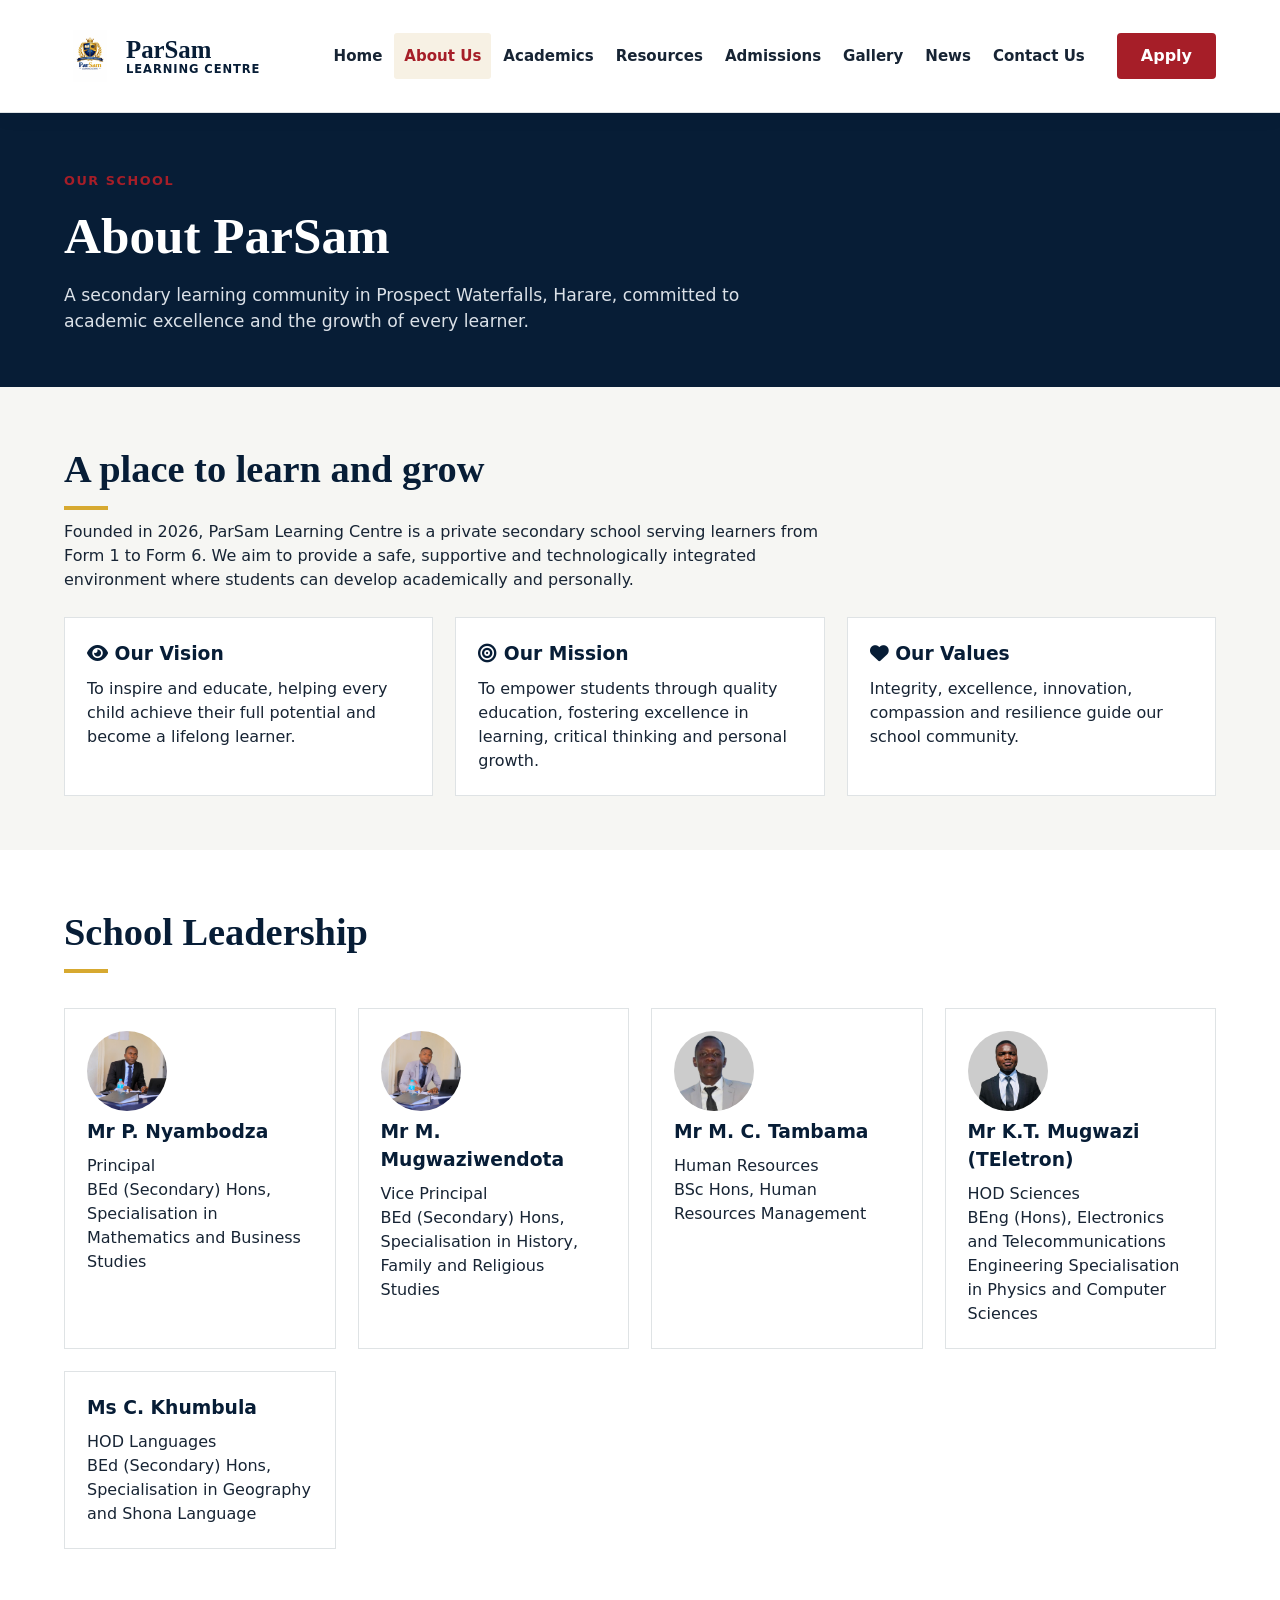
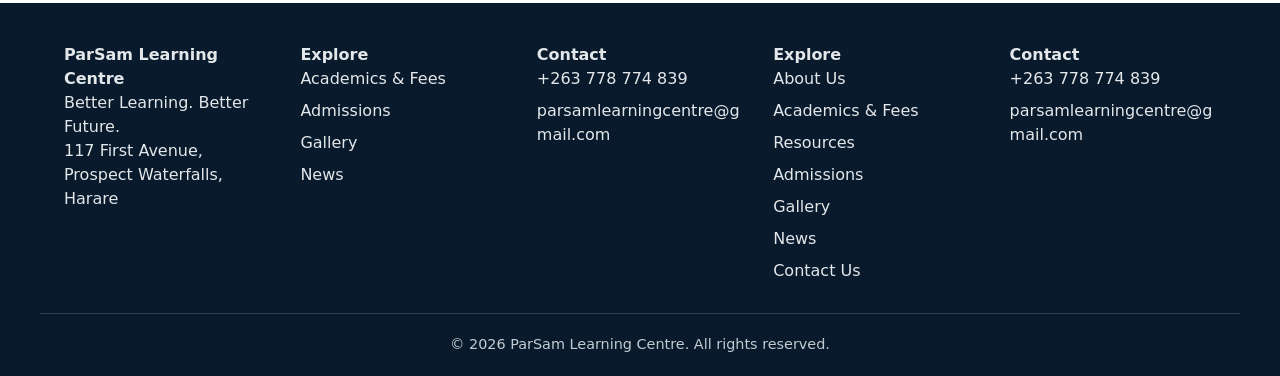
==== about.html @ 38f68d33 "Add files via upload" ====
<!DOCTYPE html>
<html lang="en">
<head>
  <meta charset="UTF-8">
  <meta name="viewport" content="width=device-width, initial-scale=1.0">
  <meta name="description" content="Learn about ParSam Learning Centre, our vision, mission, values and leadership team in Prospect Waterfalls, Harare.">
  <title>About Us | ParSam Learning Centre</title>
  <link rel="icon" href="parsamlogo.jpg" type="image/jpeg">
  <link rel="stylesheet" href="https://cdnjs.cloudflare.com/ajax/libs/font-awesome/6.0.0-beta3/css/all.min.css">
  <link rel="stylesheet" href="style.css">
  <script src="script.js" defer></script>
</head>
<body>
  <a class="skip-link" href="#main-content">Skip to main content</a>
  <header class="site-header">
    <div class="container header-row">
      <a class="brand" href="parsam.html" aria-label="ParSam Learning Centre home"><img src="parsamlogo.jpg" alt="ParSam Learning Centre crest"><span><strong>ParSam</strong><small>Learning Centre</small></span></a>
      <button class="mobile-menu-btn" id="mobileBtn" type="button" aria-label="Open navigation menu" aria-controls="navMenu" aria-expanded="false"><i class="fas fa-bars" aria-hidden="true"></i></button>
      <nav class="site-nav" aria-label="Main navigation"><ul class="nav-links" id="navMenu">
        <li><a href="parsam.html">Home</a></li><li><a href="about.html" aria-current="page">About Us</a></li><li><a href="academics.html">Academics</a></li><li><a href="resources.html">Resources</a></li><li><a href="admissions.html">Admissions</a></li><li><a href="gallery.html">Gallery</a></li><li><a href="news.html">News</a></li><li><a href="contact.html">Contact Us</a></li>
      </ul></nav>
      <a class="header-apply" href="admissions.html">Apply</a>
    </div>
  </header>
  <main id="main-content" tabindex="-1">
    <section class="page-banner"><div class="container"><p class="eyebrow">Our School</p><h1>About ParSam</h1><p>A secondary learning community in Prospect Waterfalls, Harare, committed to academic excellence and the growth of every learner.</p></div></section>
    <section class="content-section"><div class="container"><h2 class="section-title">A place to learn and grow</h2><p>Founded in 2026, ParSam Learning Centre is a private secondary school serving learners from Form 1 to Form 6. We aim to provide a safe, supportive and technologically integrated environment where students can develop academically and personally.</p>
      <div class="page-grid">
        <article class="info-panel"><h3><i class="fas fa-eye" aria-hidden="true"></i> Our Vision</h3><p>To inspire and educate, helping every child achieve their full potential and become a lifelong learner.</p></article>
        <article class="info-panel"><h3><i class="fas fa-bullseye" aria-hidden="true"></i> Our Mission</h3><p>To empower students through quality education, fostering excellence in learning, critical thinking and personal growth.</p></article>
        <article class="info-panel"><h3><i class="fas fa-heart" aria-hidden="true"></i> Our Values</h3><p>Integrity, excellence, innovation, compassion and resilience guide our school community.</p></article>
      </div>
    </div></section>
    <section class="content-section"><div class="container"><h2 class="section-title">School Leadership</h2><div class="page-grid">
      <article class="info-panel staff-card"><img src="nyambodza.jpg" alt="Mr P. Nyambodza"><h3>Mr P. Nyambodza</h3><p>Principal</p><p>BEd (Secondary) Hons, Specialisation in Mathematics and Business Studies</p></article>
      <article class="info-panel staff-card"><img src="mugwaziwendota.jpg" alt="Mr M. Mugwaziwendota"><h3>Mr M. Mugwaziwendota</h3><p>Vice Principal</p><p>BEd (Secondary) Hons, Specialisation in History, Family and Religious Studies</p></article>
      <article class="info-panel staff-card"><img src="tambama.png" alt="Mr M. C. Tambama"><h3>Mr M. C. Tambama</h3><p>Human Resources</p><p>BSc Hons, Human Resources Management</p></article>
      <article class="info-panel staff-card"><img src="TEletron.png" alt="Mr K. T. Mugwazi"><h3>Mr K.T. Mugwazi (TEletron)</h3><p>HOD Sciences</p><p>BEng (Hons), Electronics and Telecommunications Engineering Specialisation in Physics and Computer Sciences</p></article>
      <article class="info-panel staff-card"><h3>Ms C. Khumbula</h3><p>HOD Languages</p><p>BEd (Secondary) Hons, Specialisation in Geography and Shona Language</p></article>
    </div></div></section>
  </main>
  <footer><div class="container footer-grid">
    <div><h4>ParSam Learning Centre</h4><p>Better Learning. Better Future.</p><p>117 First Avenue, Prospect Waterfalls, Harare</p></div>
    <div><h4>Explore</h4><div class="footer-links"><a href="academics.html">Academics & Fees</a><a href="admissions.html">Admissions</a><a href="gallery.html">Gallery</a><a href="news.html">News</a></div></div>
    <div><h4>Contact</h4><div class="footer-links"><a href="tel:+263778774839">+263 778 774 839</a><a href="mailto:parsamlearningcentre@gmail.com">parsamlearningcentre@gmail.com</a></div></div>
    <div><h4>Explore</h4><div class="footer-links"><a href="about.html">About Us</a><a href="academics.html">Academics &amp; Fees</a><a href="resources.html">Resources</a><a href="admissions.html">Admissions</a><a href="gallery.html">Gallery</a><a href="news.html">News</a><a href="contact.html">Contact Us</a></div></div>
    <div><h4>Contact</h4><div class="footer-links"><a href="tel:+263778774839">+263 778 774 839</a><a href="mailto:parsamlearningcentre@gmail.com">parsamlearningcentre@gmail.com</a></div></div>
  </div><div class="footer-bottom container"><p>© 2026 ParSam Learning Centre. All rights reserved.</p></div></footer>
</body>
</html>
---- style.css ----
* {
  margin: 0;
  padding: 0;
  box-sizing: border-box;
}

body {
  font-family: 'Segoe UI', Roboto, 'Helvetica Neue', system-ui, sans-serif;
  background-color: #ffffff;
  color: #1e2b3c;
  line-height: 1.5;
}

/* Color palette */
:root {
  --navy: #0a2f44;
  --gold: #c9a03a;
  --charcoal: #3a3c3f;
  --white: #ffffff;
  --light-gray: #f4f6f9;
  --soft-border: #e0e4e8;
}

.container {
  max-width: 1280px;
  margin: 0 auto;
  padding: 0 24px;
}

/* Header & Social pinned */
.top-bar {
  background-color: var(--navy);
  color: white;
  font-size: 0.9rem;
  padding: 8px 0;
  display: flex;
  justify-content: space-between;
  align-items: center;
  flex-wrap: wrap;
}

.top-bar .social-links a {
  color: white;
  margin-left: 15px;
  font-size: 1.2rem;
  transition: color 0.2s;
}

.top-bar .social-links a:hover {
  color: var(--gold);
}

.contact-row {
  display: flex;
  gap: 20px;
  flex-wrap: wrap;
}

.contact-row span {
  display: flex;
  align-items: center;
  gap: 6px;
}

header {
  background: white;
  padding: 15px 0;
  border-bottom: 2px solid var(--gold);
}

.logo-area {
  display: flex;
  align-items: center;
  gap: 15px;
  flex-wrap: wrap;
}

.logo-icon {
  background: var(--navy);
  color: var(--gold);
  width: 60px;
  height: 60px;
  border-radius: 50%;
  display: flex;
  align-items: center;
  justify-content: center;
  font-size: 2rem;
  font-weight: bold;
  border: 2px solid var(--gold);
}

.school-title h1 {
  font-size: 2rem;
  color: var(--navy);
  font-weight: 700;
  letter-spacing: -0.5px;
}

.school-title .motto {
  color: var(--charcoal);
  font-style: italic;
  font-weight: 500;
}

nav {
  background: var(--navy);
  padding: 0;
  position: sticky;
  top: 0;
  z-index: 100;
}

.nav-container {
  display: flex;
  justify-content: space-between;
  align-items: center;
}

.nav-links {
  display: flex;
  list-style: none;
  flex-wrap: wrap;
}

.nav-links li a {
  display: block;
  color: white;
  text-decoration: none;
  padding: 14px 18px;
  font-weight: 500;
  transition: background 0.2s, color 0.2s;
  white-space: nowrap;
}

.nav-links li a:hover {
  background-color: var(--gold);
  color: var(--navy);
}

.nav-links li a.active-section {
  box-shadow: inset 0 -3px 0 var(--gold);
}

.mobile-menu-btn {
  display: none;
  background: none;
  border: none;
  color: white;
  font-size: 2rem;
  cursor: pointer;
  padding: 10px;
}

.hero {
  background: linear-gradient(135deg, #0a2f44 0%, #1c4b6b 100%);
  color: white;
  padding: 60px 0;
  text-align: center;
}

.hero h2 {
  font-size: 2.8rem;
  font-weight: 700;
  margin-bottom: 10px;
  color: var(--gold);
}

.hero p {
  font-size: 1.3rem;
  max-width: 700px;
  margin: 0 auto 20px;
}

.btn {
  background: var(--gold);
  color: var(--navy);
  padding: 12px 28px;
  border-radius: 30px;
  text-decoration: none;
  font-weight: 700;
  display: inline-block;
  transition: 0.2s;
  border: none;
  cursor: pointer;
}

.btn-outline {
  background: transparent;
  border: 2px solid white;
  color: white;
  margin-left: 10px;
}

.btn:hover {
  background: #dbb247;
}

section {
  padding: 60px 0;
  scroll-margin-top: 64px;
}

.section-title {
  font-size: 2.2rem;
  color: var(--navy);
  margin-bottom: 10px;
  position: relative;
  display: inline-block;
}

.section-title:after {
  content: '';
  display: block;
  width: 60px;
  height: 4px;
  background: var(--gold);
  margin-top: 8px;
}

.grid-3 {
  display: grid;
  grid-template-columns: repeat(auto-fit, minmax(250px, 1fr));
  gap: 30px;
  margin-top: 30px;
}

.card {
  background: var(--light-gray);
  padding: 25px;
  border-radius: 12px;
  box-shadow: 0 4px 12px rgba(0,0,0,0.05);
  transition: transform 0.2s;
}

.card:hover {
  transform: translateY(-5px);
}

.values i {
  color: var(--gold);
  font-size: 2rem;
  margin-bottom: 10px;
}

.stats {
  background: var(--navy);
  color: white;
  text-align: center;
}

.stats-grid {
  display: flex;
  justify-content: space-around;
  flex-wrap: wrap;
  gap: 20px;
}

.stat-number {
  font-size: 2.8rem;
  font-weight: 700;
  color: var(--gold);
}

footer {
  background: #0a1e2b;
  color: #ccc;
  padding: 40px 0 20px;
}

.footer-grid {
  display: grid;
  grid-template-columns: repeat(auto-fit, minmax(200px, 1fr));
  gap: 30px;
}

.footer-bottom {
  border-top: 1px solid #2d3e4b;
  margin-top: 30px;
  padding-top: 20px;
  text-align: center;
  font-size: 0.9rem;
}

@media (max-width: 768px) {
  .nav-links {
    display: none;
    flex-direction: column;
    width: 100%;
    background: var(--navy);
  }
  .nav-links.active {
    display: flex;
  }
  .mobile-menu-btn {
    display: block;
  }
  .hero h2 {
    font-size: 2rem;
  }
}

.staff-card img {
  width: 80px;
  height: 80px;
  border-radius: 50%;
  object-fit: cover;
  background: #ccc;
}

  table, th, td {
    border: 1px solid black;
    border-collapse: collapse;
    padding: 8px;
  }

/* Shared multi-page school site */
:root {
  --navy: #071d36;
  --gold: #d7a930;
  --charcoal: #333a43;
  --light-gray: #f4f5f3;
  --soft-border: #dfe3e5;
  --red: #a61e28;
  --ink: #172434;
}

html { scroll-behavior: smooth; }
body { color: var(--ink); }
a { color: var(--red); }
a:focus-visible, button:focus-visible { outline: 3px solid var(--gold); outline-offset: 3px; }
.skip-link { position: fixed; top: -60px; left: 16px; z-index: 200; padding: 10px 14px; background: #fff; color: var(--navy); font-weight: 700; box-shadow: 0 2px 10px rgba(0,0,0,.2); }
.skip-link:focus { top: 12px; }
.container { width: min(1200px, 100%); }

.site-header {
  position: sticky;
  top: 0;
  z-index: 100;
  background: #fff;
  border-bottom: 1px solid var(--soft-border);
  box-shadow: 0 4px 18px rgba(7, 29, 54, .06);
}
.header-row {
  min-height: 82px;
  display: flex;
  align-items: center;
  justify-content: space-between;
  gap: 22px;
}
.brand {
  display: flex;
  align-items: center;
  gap: 10px;
  min-width: 210px;
  color: var(--navy);
  text-decoration: none;
}
.brand img { width: 52px; height: 52px; object-fit: contain; }
.brand span { display: grid; line-height: 1.1; }
.brand strong { font-family: Georgia, 'Times New Roman', serif; font-size: 1.55rem; }
.brand small { font-size: .72rem; font-weight: 700; text-transform: uppercase; letter-spacing: .08em; }
.site-nav { position: static; z-index: auto; margin-left: auto; padding: 0; background: transparent; }
.nav-links { align-items: center; gap: 2px; }
.nav-links li a {
  padding: 12px 10px;
  border-radius: 3px;
  color: var(--ink);
  font-size: .94rem;
  font-weight: 700;
  transition: color .18s ease, background .18s ease;
}
.nav-links li a:hover, .nav-links li a[aria-current="page"] { background: #f7f1e4; color: var(--red); }
.header-apply {
  display: inline-flex;
  justify-content: center;
  align-items: center;
  min-height: 46px;
  padding: 0 22px;
  border: 2px solid var(--red);
  border-radius: 4px;
  background: var(--red);
  color: #fff;
  font-weight: 700;
  text-decoration: none;
  white-space: nowrap;
}
.header-apply:hover { background: #fff; color: var(--red); }
.mobile-menu-btn { color: var(--navy); font-size: 1.45rem; }

.hero { display: flex; align-items: center; min-height: min(680px, calc(100svh - 82px)); padding: 72px 0; background-color: #102638; background-image: linear-gradient(90deg, rgba(5, 22, 34, .55) 0%, rgba(5, 22, 34, .36) 48%, rgba(5, 22, 34, .12) 100%), url("parsam_home.jpeg"); background-position: center center; background-repeat: no-repeat; background-size: cover; color: #fff; text-align: left; }
.hero > .container { width: 100%; display: flex; align-items: center; justify-content: space-between; gap: 24px; }
.hero-copy { max-width: 740px; text-shadow: 0 2px 10px rgba(0, 0, 0, .78); }
.hero-portrait { display: none; }
.hero h1 { margin: 10px 0 16px; color: #fff; font-family: Georgia, 'Times New Roman', serif; font-size: clamp(2.7rem, 5vw, 4.8rem); line-height: 1.02; }
.hero p { max-width: 580px; margin: 0 0 24px; color: #f3f5f6; font-size: 1.08rem; }
.hero .eyebrow, .page-banner .eyebrow { margin: 0; color: var(--red); font-size: .8rem; font-weight: 800; letter-spacing: .12em; text-transform: uppercase; }
.hero .eyebrow { color: #f2d17a; }
.hero-actions { display: flex; align-items: center; flex-wrap: wrap; gap: 24px; }
.hero .btn, .btn { border-radius: 4px; background: var(--red); color: #fff; }
.hero .btn:hover, .btn:hover { background: #841720; }
.hero .btn i { margin-left: 8px; }
.text-link { color: #fff; font-weight: 700; text-decoration-thickness: 1px; text-underline-offset: 4px; }
.text-link:hover { color: #f2d17a; }

section { scroll-margin-top: 90px; }
.section-title { font-family: Georgia, 'Times New Roman', serif; font-size: clamp(1.8rem, 3vw, 2.5rem); }
.section-title:after { width: 44px; }
.card { border: 1px solid var(--soft-border); border-radius: 4px; box-shadow: none; }
.card:hover { transform: translateY(-3px); }
.stats { background: var(--navy); }
.stats-grid > div { min-width: 130px; }
.stats-grid > div:not(:last-child) { border-right: 1px solid rgba(255,255,255,.18); padding-right: 30px; }
.stat-number { color: var(--gold); }
.page-banner { padding: 58px 0 52px; background: var(--navy); color: #fff; }
.page-banner h1 { margin: 8px 0 8px; color: #fff; font-family: Georgia, 'Times New Roman', serif; font-size: clamp(2.3rem, 4vw, 3.6rem); }
.page-banner p:last-child { max-width: 700px; color: #dbe1e8; font-size: 1.08rem; }

.term-calendar {
  background: linear-gradient(180deg, #f5f3ee 0%, #f5f3ee 100%);
  padding: 32px 0 48px;
}
.term-cards {
  display: grid;
  grid-template-columns: repeat(3, minmax(280px, 1fr));
  gap: 18px;
  align-items: stretch;
}
.term-month {
  display: flex;
  flex-direction: column;
  min-height: 100%;
  border: 2px solid #0d2d52;
  border-radius: 16px;
  overflow: hidden;
  background: #f1f6fc;
  box-shadow: 0 8px 24px rgba(8, 28, 49, 0.12);
}
.term-header {
  display: flex;
  align-items: center;
  justify-content: flex-start;
  gap: 12px;
  padding: 16px 18px;
  background: #0d2d52;
  color: #f0c95e;
  border-bottom: 2px solid #f0c95e;
}
.term-header h3 {
  margin: 0;
  color: #f0c95e;
  font-size: clamp(1.3rem, 2vw, 2.2rem);
  letter-spacing: 0.02em;
  font-weight: 900;
}
.term-icon {
  display: inline-grid;
  place-items: center;
  width: 42px;
  height: 42px;
  border-radius: 10px;
  background: #f0c95e;
  color: #0d2d52;
  font-size: 1.45rem;
  box-shadow: inset 0 2px 0 rgba(255,255,255,0.45);
}
.term-body {
  flex: 1;
  background: #eef4f9;
}
.term-table {
  width: 100%;
  min-width: 0;
  border-collapse: collapse;
  table-layout: fixed;
}
.term-table thead th {
  background: #f0c95e;
  color: #0d2d52;
  font-size: 0.8rem;
  font-weight: 900;
  letter-spacing: 0.12em;
  text-transform: uppercase;
  text-align: left;
  padding: 10px 10px;
}
.term-table th:first-child,
.term-table td:first-child {
  width: 28%;
  padding-right: 8px;
}
.term-table td:last-child {
  padding-left: 8px;
}
.term-table tbody td {
  padding: 10px 10px;
  border-top: 1px solid rgba(13, 45, 82, 0.25);
  vertical-align: top;
  color: #0d2d52;
  font-size: 0.95rem;
  line-height: 1.35;
  background: rgba(255,255,255,0.22);
  white-space: normal;
  overflow-wrap: anywhere;
  word-break: break-word;
}
.term-table tbody td strong {
  color: #0d2d52;
}
.holiday-note {
  display: block;
  color: #36557a;
  font-size: 0.8rem;
}
.term-footer {
  display: flex;
  align-items: center;
  justify-content: space-between;
  gap: 12px;
  min-height: 92px;
  padding: 18px 14px 20px;
  background: #eff2f3;
  border-top: 1px solid rgba(13, 45, 82, 0.18);
  font-family: Georgia, 'Times New Roman', serif;
  color: #0d2d52;
  font-weight: 700;
  font-style: italic;
}
.term-footer .quote-text {
  line-height: 1.1;
  font-size: clamp(1.2rem, 2vw, 2rem);
  color: #0d2d52;
}
.term-footer .term-illustration {
  font-size: clamp(2rem, 3vw, 3rem);
  line-height: 1;
  color: #0d2d52;
}
.term-footer.alternate { background: #f0f5f4; }
.term-footer.end { background: #eef1f4; }

.content-section { padding: 54px 0; }
.content-section:nth-child(even) { background: #f6f6f3; }
.content-section p { max-width: 780px; }
.page-grid { display: grid; grid-template-columns: repeat(auto-fit, minmax(240px, 1fr)); gap: 22px; margin-top: 25px; }
.info-panel { padding: 22px; border: 1px solid var(--soft-border); background: #fff; }
.info-panel h3 { margin-bottom: 8px; color: var(--navy); }
.subject-list { margin: 14px 0 0; padding-left: 20px; }
.subject-list li { margin: 7px 0; }
.responsive-table { overflow-x: auto; margin-top: 20px; }
table { width: 100%; min-width: 620px; border-collapse: collapse; }
th, td { padding: 14px; border: 1px solid var(--soft-border); text-align: left; }
th { background: var(--navy); color: #fff; }
.gallery-grid { display: grid; grid-template-columns: repeat(3, minmax(0, 1fr)); gap: 16px; margin-top: 24px; }
.gallery-grid figure { overflow: hidden; margin: 0; background: #fff; border: 1px solid var(--soft-border); }
.gallery-grid img { display: block; width: 100%; aspect-ratio: 4 / 3; object-fit: cover; }
.gallery-grid figcaption { padding: 12px 14px; font-weight: 700; }
.news-item { margin: 18px 0; padding: 22px; border-left: 4px solid var(--gold); background: #fff; }
.contact-list { display: grid; gap: 12px; margin-top: 18px; }
.contact-list a { color: var(--navy); }
footer { background: #081a2c; color: #e4e7ea; }
.footer-grid a { color: #e4e7ea; text-decoration: none; }
.footer-grid a:hover { color: var(--gold); }
.footer-grid p, .footer-grid a, .contact-list a, .card p, .info-panel p { overflow-wrap: anywhere; }
.footer-links { display: grid; gap: 8px; }
.footer-bottom { color: #c3cbd2; }

.application-section { background: var(--light-gray); }
.application-container { max-width: 920px; }
.application-container .eyebrow { margin: 0 0 8px; color: var(--navy); font-size: .8rem; font-weight: 800; text-transform: uppercase; }
.application-intro { margin: -12px 0 26px; max-width: 650px; }
.application-form { display: grid; gap: 24px; }
.application-form fieldset { min-width: 0; padding: 22px; border: 1px solid var(--soft-border); border-radius: 6px; background: var(--white); }
.application-form legend { padding: 0 8px; color: var(--navy); font-size: 1.1rem; font-weight: 700; }
.application-fields { display: grid; grid-template-columns: repeat(2, minmax(0, 1fr)); gap: 18px; }
.form-field { display: grid; align-content: start; gap: 7px; }
.form-field-wide { grid-column: 1 / -1; }
.form-field label { font-size: .92rem; font-weight: 650; }
.form-field label span, .application-consent span span { color: #a32828; }
.form-field input, .form-field select, .form-field textarea { width: 100%; min-height: 46px; padding: 10px 12px; border: 1px solid #aeb8c0; border-radius: 4px; background: var(--white); color: var(--charcoal); font: inherit; }
.form-field textarea { min-height: 92px; resize: vertical; }
.form-field input:focus, .form-field select:focus, .form-field textarea:focus { outline: 3px solid rgb(201 160 58 / 35%); border-color: var(--navy); }
.application-consent { display: flex; align-items: flex-start; gap: 10px; line-height: 1.45; }
.application-consent input { flex: 0 0 18px; width: 18px; height: 18px; margin-top: 2px; accent-color: var(--navy); }
.application-privacy { max-width: 760px; color: #555e65; font-size: .88rem; }
.application-submit { justify-self: start; cursor: pointer; border: 0; }
.application-submit:disabled { cursor: wait; opacity: .7; }
.application-status { min-height: 1.5em; font-weight: 650; }
.application-honeypot { display: none; }

.resources-content { background: #fff; }
.resources-container { max-width: 1180px; }
.resources-toolbar { display: flex; align-items: end; justify-content: space-between; gap: 22px; flex-wrap: wrap; margin-bottom: 28px; }
.resources-toolbar .eyebrow { margin: 0 0 4px; color: var(--navy); font-size: .8rem; font-weight: 800; text-transform: uppercase; }
.resources-toolbar p:last-child { color: #56616a; }
.resource-tabs { display: flex; gap: 6px; max-width: 100%; overflow-x: auto; padding: 4px 2px 8px; }
.resource-tab { flex: 0 0 auto; min-width: 86px; min-height: 46px; padding: 0 14px; border: 1px solid var(--soft-border); border-radius: 3px; background: #f6f6f3; color: var(--navy); font: inherit; font-weight: 700; cursor: pointer; }
.resource-tab:hover { border-color: var(--navy); }
.resource-tab[aria-selected="true"] { border-color: var(--navy); background: var(--navy); color: #fff; }
.resource-tab:focus-visible { outline: 3px solid var(--gold); outline-offset: 2px; }
.resource-panel { padding: 24px; border-top: 3px solid var(--gold); background: #f6f6f3; }
.resource-panel-header { display: grid; grid-template-columns: auto 1fr; align-items: baseline; column-gap: 12px; row-gap: 5px; margin-bottom: 20px; }
.resource-panel-header h2 { color: var(--navy); font-family: Georgia, 'Times New Roman', serif; font-size: 1.8rem; }
.resource-panel-header p { grid-column: 1 / -1; color: #56616a; }
.resource-level { color: #8b2029; font-size: .8rem; font-weight: 800; text-transform: uppercase; }
.resource-subjects { display: grid; grid-template-columns: repeat(3, minmax(0, 1fr)); gap: 14px; }
.resource-subject { min-width: 0; padding: 17px; border: 1px solid var(--soft-border); border-radius: 4px; background: #fff; }
.resource-subject h3 { margin-bottom: 12px; color: var(--navy); font-size: 1.02rem; }
.resource-empty { color: #606a73; font-size: .9rem; }
.resource-list { display: grid; gap: 9px; list-style: none; }
.resource-link { display: flex; align-items: flex-start; gap: 10px; color: var(--navy); text-decoration-thickness: 1px; text-underline-offset: 3px; overflow-wrap: anywhere; }
.resource-link i { width: 18px; margin-top: 3px; color: #8b2029; text-align: center; }
.resource-kind { display: block; color: #606a73; font-size: .78rem; }

@media (max-width: 1000px) {
  .header-row { gap: 12px; }
  .brand { min-width: 175px; }
  .brand img { width: 45px; height: 45px; }
  .nav-links li a { padding: 11px 7px; font-size: .84rem; }
  .header-apply { padding: 0 15px; }
  .term-cards { grid-template-columns: repeat(2, minmax(0, 1fr)); }
  .term-month:last-child { grid-column: 1 / -1; justify-self: center; width: min(100%, 720px); }
}
@media (max-width: 768px) {
  .header-row { min-height: 70px; flex-wrap: wrap; padding-top: 8px; padding-bottom: 8px; }
  .brand { margin-right: auto; }
  .mobile-menu-btn { display: block; order: 2; }
  .header-apply { order: 3; min-height: 40px; }
  .site-nav { display: none; order: 4; width: 100%; margin: 0; border-top: 1px solid var(--soft-border); background: #fff; }
  .site-nav.open { display: block; }
  .nav-links, .nav-links.active { display: flex; flex-direction: column; align-items: stretch; gap: 0; width: 100%; padding: 6px 0; background: #fff; }
  .nav-links li a { padding: 12px; border-radius: 0; color: var(--navy); font-size: .98rem; }
  .nav-links li a:hover, .nav-links li a:focus-visible, .nav-links li a[aria-current="page"] { background: #f7f1e4; color: var(--red); }
  .hero { min-height: min(640px, calc(100svh - 70px)); padding: 48px 0; background-image: linear-gradient(90deg, rgba(5, 22, 34, .58) 0%, rgba(5, 22, 34, .3) 100%), url("parsam_home.jpeg"); background-position: 62% center; background-size: cover; background-repeat: no-repeat; }
  .hero > .container { display: block; }
  .hero-copy { max-width: 100%; }
  .gallery-grid { grid-template-columns: repeat(2, minmax(0, 1fr)); }
  .stats-grid > div:not(:last-child) { border: 0; padding-right: 0; }
}
@media (max-width: 480px) {
  .container { padding-right: 18px; padding-left: 18px; }
  .header-apply { padding: 0 12px; }
  .hero h1 { font-size: 2.55rem; }
  .gallery-grid { grid-template-columns: 1fr; }
  .hero-actions { gap: 16px; }
  .term-cards { grid-template-columns: 1fr; }
  .term-table { table-layout: fixed; }
  .term-table thead th,
  .term-table tbody td { padding: 8px 6px; font-size: 0.78rem; line-height: 1.25; }
  .term-table th:first-child,
  .term-table td:first-child { width: 35%; padding-right: 6px; }
  .term-table td:last-child { padding-left: 6px; }
  .term-footer .quote-text { font-size: 1.3rem; }
}
@media (max-width: 360px) {
  .page-banner h1 { font-size: 1.85rem; }
}
@media (prefers-reduced-motion: reduce) {
  html { scroll-behavior: auto; }
  *, *::before, *::after { transition-duration: .01ms !important; animation-duration: .01ms !important; }
}
@media (max-width: 900px) {
  .resource-subjects { grid-template-columns: repeat(2, minmax(0, 1fr)); }
}
@media (max-width: 640px) {
  .application-form fieldset { padding: 16px; }
  .application-fields { grid-template-columns: minmax(0, 1fr); }
  .form-field-wide { grid-column: auto; }
  .application-submit { width: 100%; justify-content: center; }
  .resource-panel { padding: 16px; }
  .resource-subjects { grid-template-columns: minmax(0, 1fr); }
  .resources-toolbar { align-items: flex-start; }
}
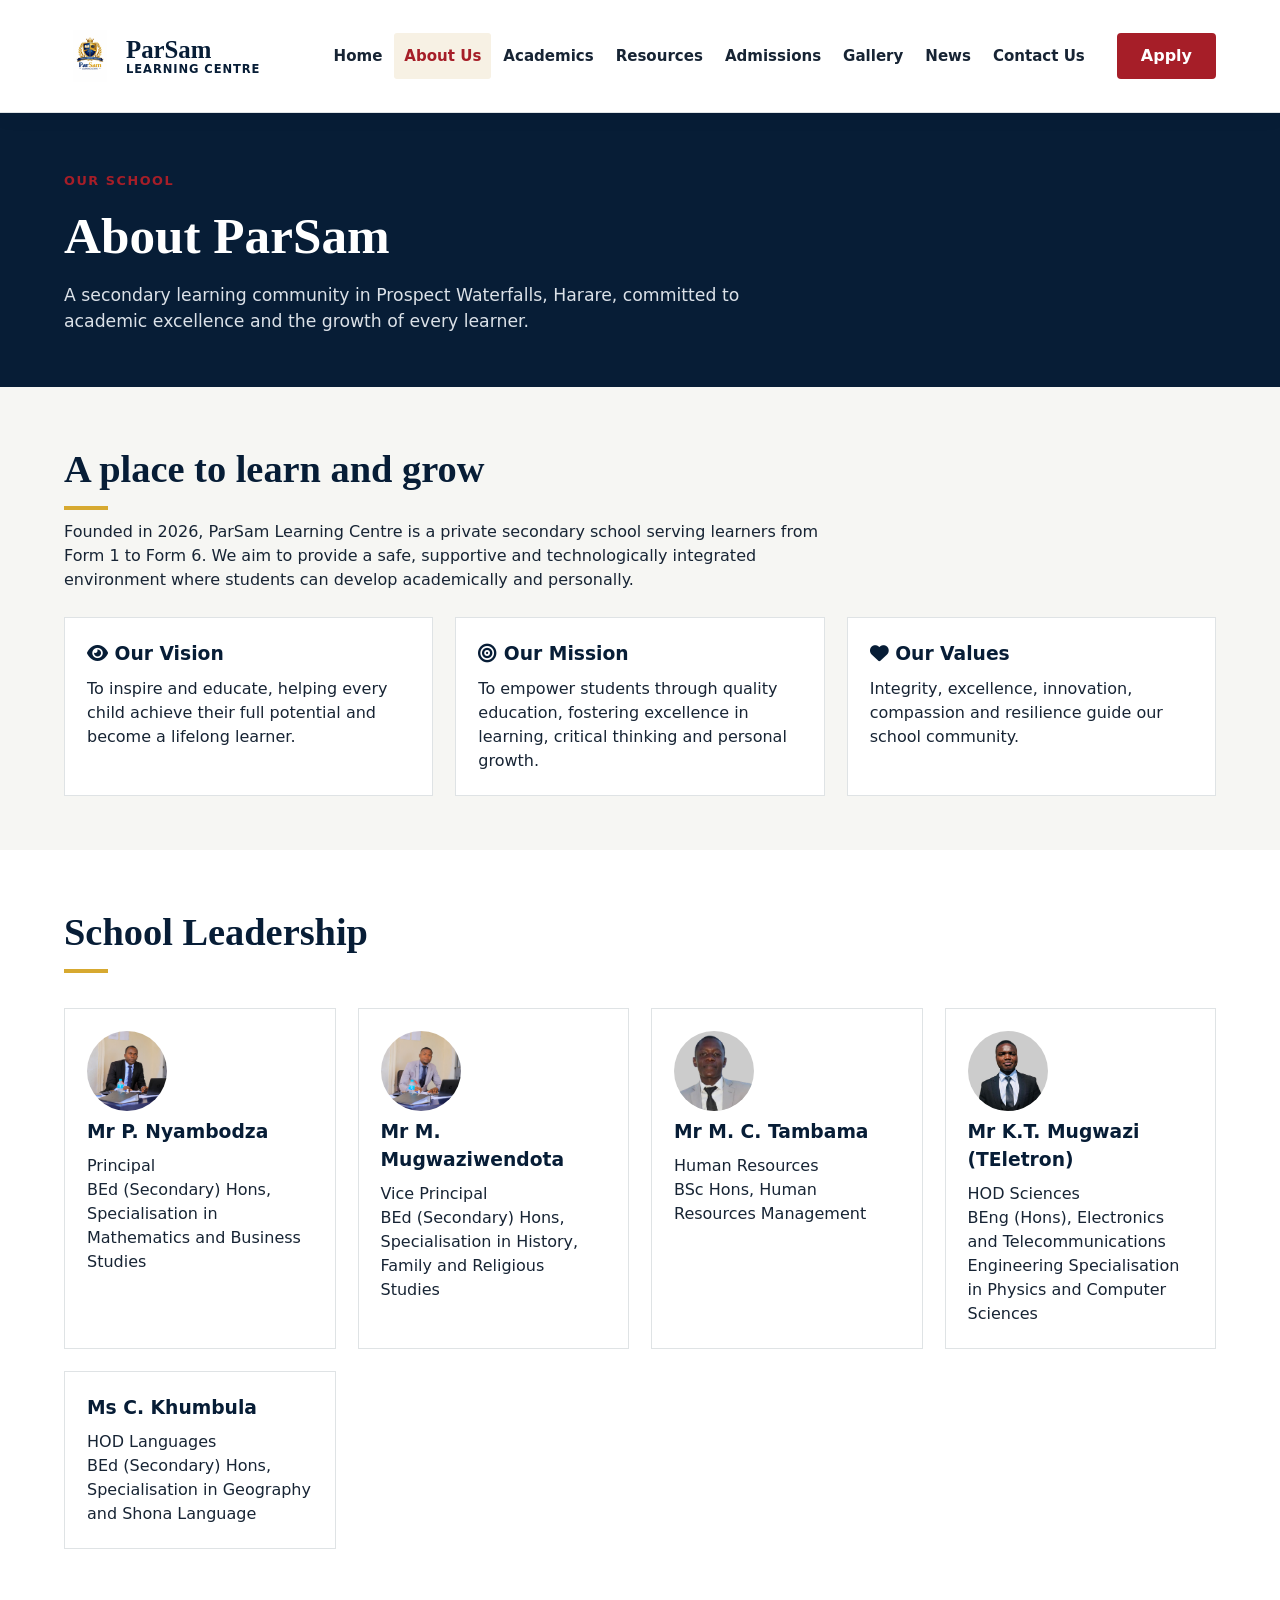
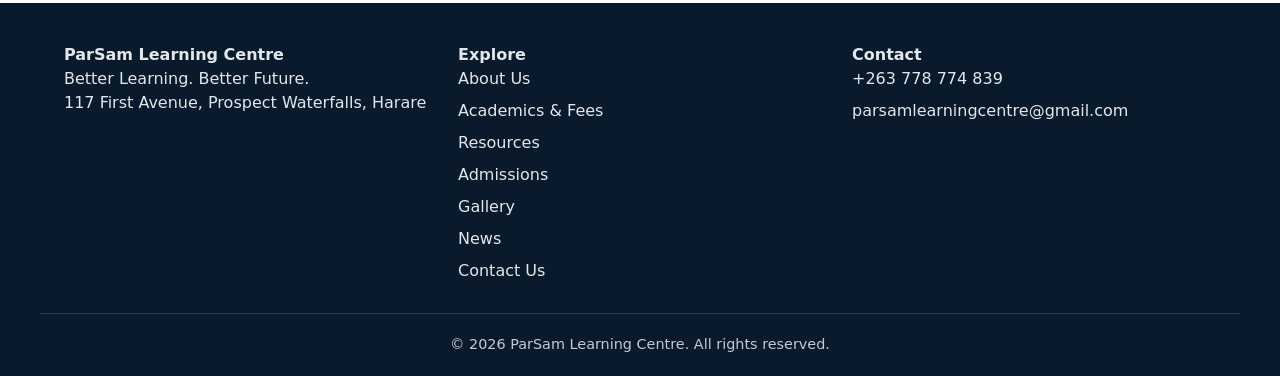
==== commit 3e0df154: "Add files via upload" ====
--- a/about.html
+++ b/about.html
@@ -41,8 +41,6 @@
   </main>
   <footer><div class="container footer-grid">
     <div><h4>ParSam Learning Centre</h4><p>Better Learning. Better Future.</p><p>117 First Avenue, Prospect Waterfalls, Harare</p></div>
-    <div><h4>Explore</h4><div class="footer-links"><a href="academics.html">Academics & Fees</a><a href="admissions.html">Admissions</a><a href="gallery.html">Gallery</a><a href="news.html">News</a></div></div>
-    <div><h4>Contact</h4><div class="footer-links"><a href="tel:+263778774839">+263 778 774 839</a><a href="mailto:parsamlearningcentre@gmail.com">parsamlearningcentre@gmail.com</a></div></div>
     <div><h4>Explore</h4><div class="footer-links"><a href="about.html">About Us</a><a href="academics.html">Academics &amp; Fees</a><a href="resources.html">Resources</a><a href="admissions.html">Admissions</a><a href="gallery.html">Gallery</a><a href="news.html">News</a><a href="contact.html">Contact Us</a></div></div>
     <div><h4>Contact</h4><div class="footer-links"><a href="tel:+263778774839">+263 778 774 839</a><a href="mailto:parsamlearningcentre@gmail.com">parsamlearningcentre@gmail.com</a></div></div>
   </div><div class="footer-bottom container"><p>© 2026 ParSam Learning Centre. All rights reserved.</p></div></footer>
--- a/style.css
+++ b/style.css
@@ -570,8 +570,14 @@
 .application-intro { margin: -12px 0 26px; max-width: 650px; }
 .application-form { display: grid; gap: 24px; }
 .application-form fieldset { min-width: 0; padding: 22px; border: 1px solid var(--soft-border); border-radius: 6px; background: var(--white); }
-.application-form legend { padding: 0 8px; color: var(--navy); font-size: 1.1rem; font-weight: 700; }
+.application-form legend { float: left; width: 100%; margin: 0 0 14px; padding: 0; color: var(--navy); font-size: 1.1rem; font-weight: 700; line-height: 1.35; }
+.application-form legend + * { clear: both; }
 .application-fields { display: grid; grid-template-columns: repeat(2, minmax(0, 1fr)); gap: 18px; }
+.application-selection-note { margin: 0 0 14px; color: #555e65; font-size: .9rem; }
+.application-check-grid { display: grid; grid-template-columns: repeat(3, minmax(0, 1fr)); gap: 12px 18px; }
+.application-check-option { display: flex; align-items: flex-start; gap: 8px; line-height: 1.4; }
+.application-check-option input { flex: 0 0 18px; width: 18px; height: 18px; min-height: 18px; margin: 1px 0 0; accent-color: var(--navy); }
+.application-signature-fields { margin-top: 18px; }
 .form-field { display: grid; align-content: start; gap: 7px; }
 .form-field-wide { grid-column: 1 / -1; }
 .form-field label { font-size: .92rem; font-weight: 650; }
@@ -659,11 +665,13 @@
   *, *::before, *::after { transition-duration: .01ms !important; animation-duration: .01ms !important; }
 }
 @media (max-width: 900px) {
+  .application-check-grid { grid-template-columns: repeat(2, minmax(0, 1fr)); }
   .resource-subjects { grid-template-columns: repeat(2, minmax(0, 1fr)); }
 }
 @media (max-width: 640px) {
   .application-form fieldset { padding: 16px; }
   .application-fields { grid-template-columns: minmax(0, 1fr); }
+  .application-check-grid { grid-template-columns: minmax(0, 1fr); }
   .form-field-wide { grid-column: auto; }
   .application-submit { width: 100%; justify-content: center; }
   .resource-panel { padding: 16px; }
